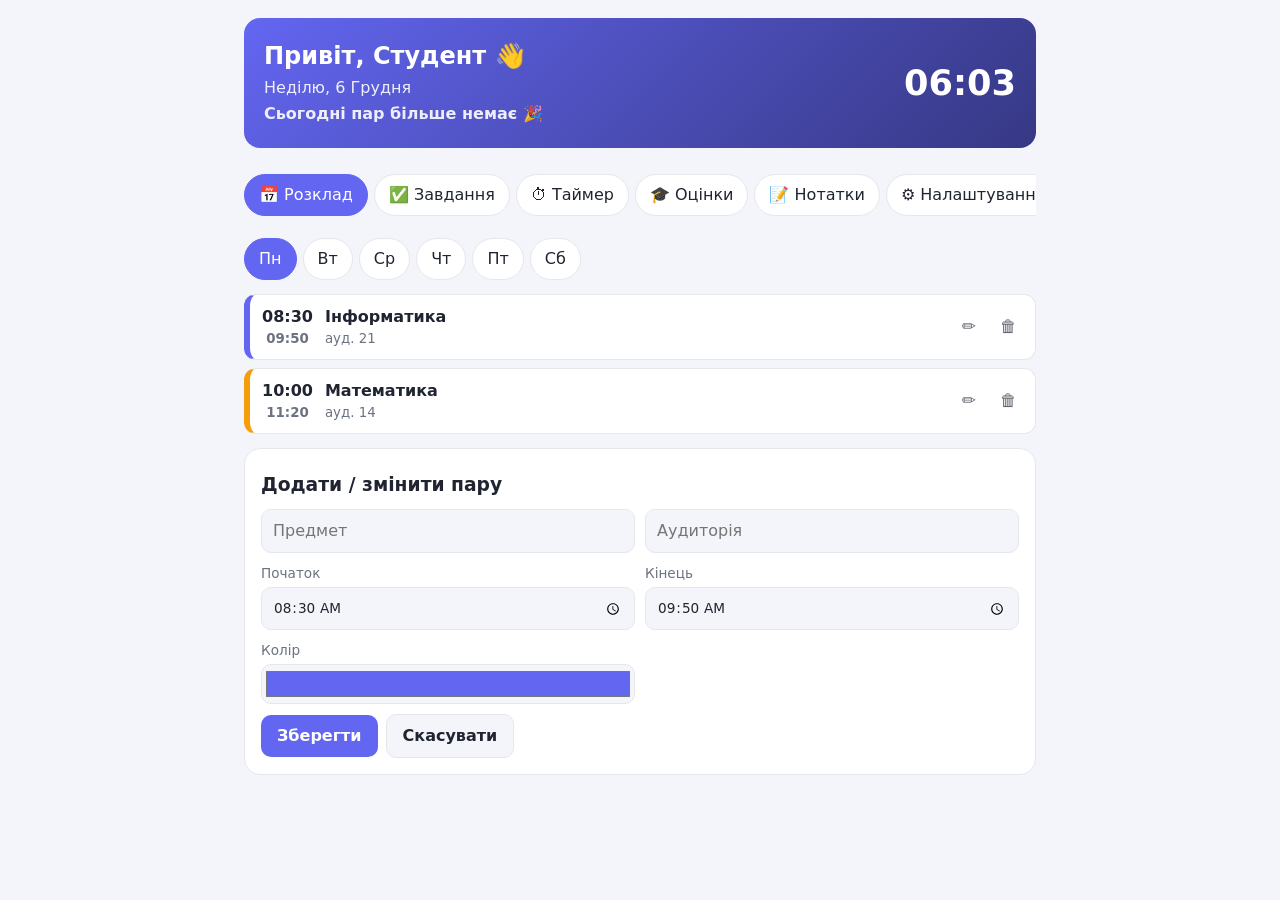
==== index.html @ 6d0cc99f "Add files via upload" ====
<!DOCTYPE html>
<html lang="uk">
<head>
<meta charset="UTF-8">
<meta name="viewport" content="width=device-width, initial-scale=1">
<title>Student Hub</title>
<link rel="stylesheet" href="style.css">
</head>
<body>
<header>
  <div><h1 id="hello"></h1><p id="date"></p><p id="next"></p></div>
  <div id="clock"></div>
</header>
<nav id="tabs">
  <button data-tab="schedule" class="on">📅 Розклад</button>
  <button data-tab="tasks">✅ Завдання</button>
  <button data-tab="pomo">⏱ Таймер</button>
  <button data-tab="grades">🎓 Оцінки</button>
  <button data-tab="notes">📝 Нотатки</button>
  <button data-tab="set">⚙️ Налаштування</button>
</nav>
<main>
<section id="schedule" class="tab">
  <div id="days"></div>
  <ul id="lessons" class="list"></ul>
  <form id="lf" class="card grid">
    <h3>Додати / змінити пару</h3>
    <input type="hidden" name="lid">
    <input name="subj" placeholder="Предмет" required>
    <input name="room" placeholder="Аудиторія">
    <label>Початок <input type="time" name="s" value="08:30" required></label>
    <label>Кінець <input type="time" name="e" value="09:50" required></label>
    <label>Колір <input type="color" name="color" value="#6366f1"></label>
    <div class="row"><button class="pri">Зберегти</button><button type="reset" class="ghost">Скасувати</button></div>
  </form>
</section>

<section id="tasks" class="tab" hidden>
  <form id="tf" class="card row">
    <input name="t" placeholder="Нове завдання…" required>
    <input type="date" name="d">
    <select name="p"><option value="1">Звичайне</option><option value="2">Важливе</option><option value="3">Термінове</option></select>
    <button class="pri">Додати</button>
  </form>
  <div class="row between"><div id="flt"><button data-f="all">Усі</button><button data-f="active">Активні</button><button data-f="done">Виконані</button></div><span id="tc"></span></div>
  <div class="bar"><i id="tp"></i></div>
  <ul id="tl" class="list"></ul>
</section>

<section id="pomo" class="tab" hidden>
  <div class="card center">
    <p id="pm"></p><div id="pt">25:00</div>
    <div class="bar"><i id="pb"></i></div>
    <div class="row"><button id="ps" class="pri">Старт</button><button id="pr" class="ghost">Скинути</button></div>
    <p class="mut">Техніка Pomodoro: фокус на роботі, потім коротка перерва.</p>
  </div>
</section>

<section id="grades" class="tab" hidden>
  <form id="gf" class="card row">
    <input name="subj" list="subs" placeholder="Предмет" required><datalist id="subs"></datalist>
    <input type="number" name="g" min="1" max="12" placeholder="Оцінка 1–12" required>
    <button class="pri">Додати</button>
  </form>
  <div class="card center">Середній бал: <b id="avg" class="big">—</b></div>
  <table class="card"><tbody id="gl"></tbody></table>
  <p class="mut">Натисніть на оцінку, щоб видалити її.</p>
</section>

<section id="notes" class="tab" hidden>
  <button id="nadd" class="pri">+ Нова нотатка</button>
  <div id="nl"></div>
</section>

<section id="set" class="tab" hidden>
  <div class="card grid">
    <h3>Вигляд</h3>
    <label>Ваше ім’я <input id="name"></label>
    <label>Тема
      <select id="theme"><option value="auto">Авто</option><option value="light">Світла</option><option value="dark">Темна</option></select>
    </label>
    <label>Акцентний колір <input type="color" id="accent"></label>
    <div id="sw"></div>
    <h3>Таймер (хвилини)</h3>
    <label>Робота <input type="number" id="pw" min="1" max="120"></label>
    <label>Перерва <input type="number" id="pbk" min="1" max="60"></label>
    <h3>Дані</h3>
    <div class="row">
      <button id="ex" class="ghost">⬇ Експорт</button>
      <label class="ghost btn">⬆ Імпорт<input type="file" id="im" accept=".json" hidden></label>
      <button id="rs" class="ghost danger">Скинути все</button>
    </div>
    <p class="mut">Усі дані зберігаються у вашому браузері (localStorage).</p>
  </div>
</section>
</main>
<script src="script.js"></script>
</body>
</html>
---- style.css ----
:root{--accent:#6366f1;--bg:#f4f5fb;--card:#fff;--tx:#1f2430;--mut:#6b7280;--bd:#e5e7eb;--r:16px}
:root[data-theme=dark]{--bg:#0f1220;--card:#181c2e;--tx:#e8eaf3;--mut:#9aa1b5;--bd:#2a2f45}
@media(prefers-color-scheme:dark){:root[data-theme=auto]{--bg:#0f1220;--card:#181c2e;--tx:#e8eaf3;--mut:#9aa1b5;--bd:#2a2f45}}
*{box-sizing:border-box}
body{margin:0;font:16px/1.5 system-ui,-apple-system,Segoe UI,Roboto,sans-serif;background:var(--bg);color:var(--tx);max-width:820px;margin:auto;padding:0 14px 40px}
header{display:flex;justify-content:space-between;align-items:center;gap:12px;margin:18px 0;padding:20px;border-radius:var(--r);color:#fff;background:linear-gradient(135deg,var(--accent),color-mix(in srgb,var(--accent) 55%,#000))}
h1{margin:0;font-size:1.5rem}header p{margin:2px 0;opacity:.9;text-transform:capitalize}#next{text-transform:none;font-weight:600}
#clock{font-size:2.2rem;font-weight:700}
#tabs,#days,#flt{display:flex;gap:6px;overflow-x:auto;margin-bottom:14px}
#tabs{position:sticky;top:0;z-index:5;background:var(--bg);padding:8px 0}
button,input,select,textarea{font:inherit;color:var(--tx)}
#tabs button,#days button,#flt button{white-space:nowrap;border:1px solid var(--bd);background:var(--card);padding:8px 14px;border-radius:99px;cursor:pointer}
#tabs button.on,#days button.on,#flt button.on{background:var(--accent);border-color:var(--accent);color:#fff}
.card{background:var(--card);border:1px solid var(--bd);border-radius:var(--r);padding:16px;margin-bottom:14px}
.grid{display:grid;grid-template-columns:1fr 1fr;gap:10px}.grid h3,.grid .row,.grid #sw{grid-column:1/-1}
h3{margin:6px 0 0}
label{display:flex;flex-direction:column;gap:4px;font-size:.85rem;color:var(--mut)}
input,select,textarea{padding:9px 11px;border:1px solid var(--bd);border-radius:10px;background:var(--bg);width:100%}
input[type=color]{padding:2px;height:40px}input[type=checkbox]{width:20px;height:20px;accent-color:var(--accent)}
.row{display:flex;gap:8px;flex-wrap:wrap;align-items:center}.row input,.row select{flex:1;min-width:120px;width:auto}.between{justify-content:space-between;margin-bottom:8px}
.pri,.ghost{border:0;border-radius:10px;padding:9px 16px;cursor:pointer;font-weight:600}
.pri{background:var(--accent);color:#fff}.ghost{background:var(--bg);border:1px solid var(--bd)}.btn{flex-direction:row;color:var(--tx);font-size:1rem}.danger{color:#ef4444}
.list{list-style:none;padding:0;margin:0 0 14px;display:grid;gap:8px}
.list li{display:flex;align-items:center;gap:12px;background:var(--card);border:1px solid var(--bd);border-radius:12px;padding:10px 12px}
.list li button,.note button,.x{border:0;background:none;cursor:pointer;font-size:1.05rem;opacity:.7}
#lessons li{border-left:6px solid var(--c)}#lessons li.now{box-shadow:0 0 0 2px var(--c)}
#lessons b{min-width:48px;text-align:center}#lessons div,#tl span{flex:1}small{display:block;color:var(--mut)}.late{color:#ef4444}
#tl li.done span{text-decoration:line-through;opacity:.5}#tl .p2{border-left:5px solid #f59e0b}#tl .p3{border-left:5px solid #ef4444}
.bar{height:8px;background:var(--bd);border-radius:9px;overflow:hidden;margin-bottom:12px}.bar i{display:block;height:100%;width:0;background:var(--accent);transition:width .4s}
.center{text-align:center}.big{font-size:2rem;color:var(--accent)}#pt{font-size:4.5rem;font-weight:800;font-variant-numeric:tabular-nums}.center .row{justify-content:center}
.mut,.empty{color:var(--mut);font-size:.9rem}table{width:100%;border-collapse:collapse}td{padding:8px 4px;border-bottom:1px solid var(--bd)}
.chip{display:inline-block;margin:2px;padding:2px 9px;border-radius:99px;background:color-mix(in srgb,var(--accent) 15%,transparent);color:var(--accent);font-weight:700;cursor:pointer}
.note{position:relative;margin-top:12px}.note textarea{min-height:110px;resize:vertical}.note button{position:absolute;right:8px;top:6px}
#sw{display:flex;gap:8px}#sw button{width:30px;height:30px;border-radius:50%;border:2px solid var(--bd);cursor:pointer}
@media(max-width:560px){.grid{grid-template-columns:1fr}#clock{font-size:1.6rem}#pt{font-size:3.5rem}}
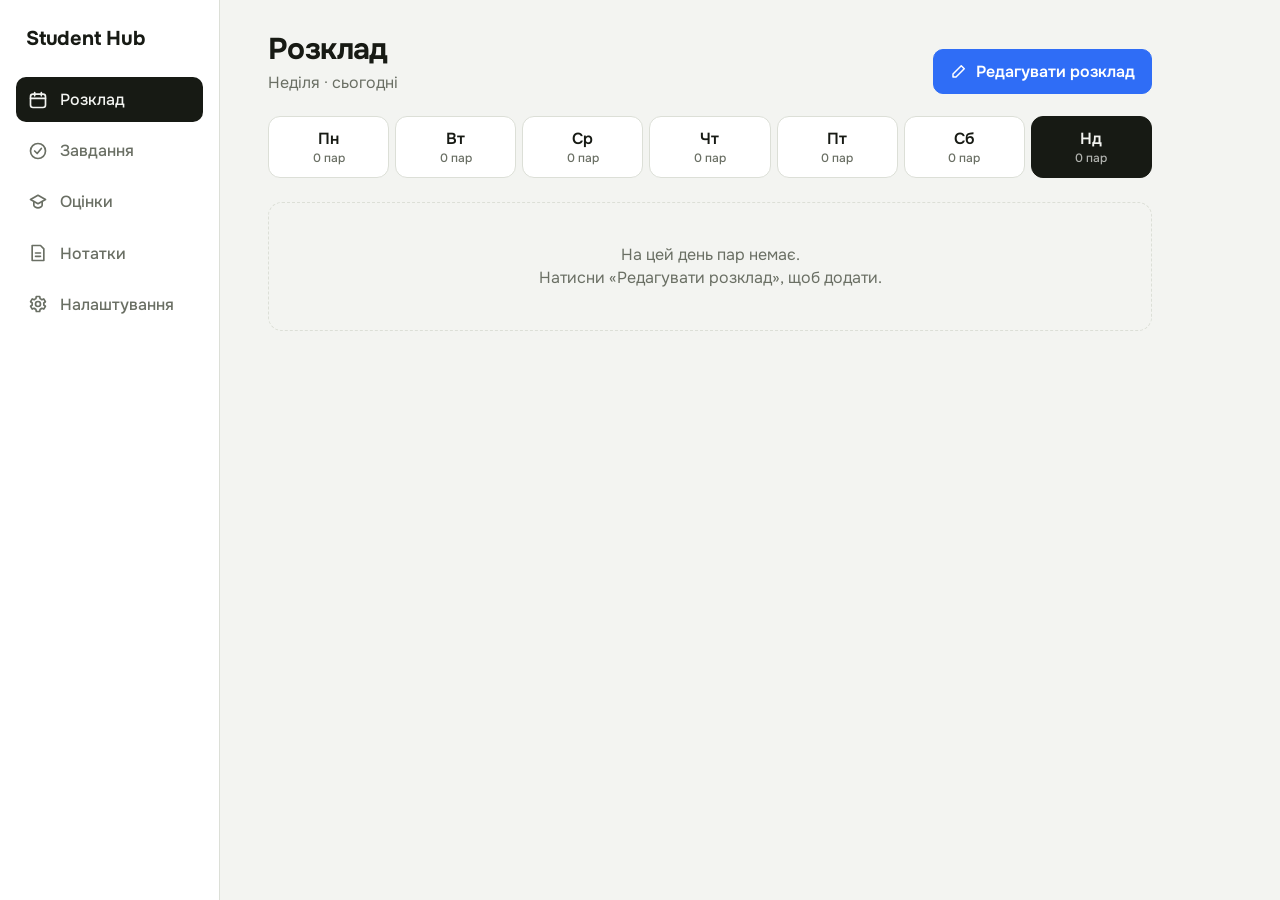
==== commit 152b52e9: "Rename index (1).html to index.html" ====
--- a/index.html
+++ b/index.html
@@ -1,99 +1,459 @@
 <!DOCTYPE html>
 <html lang="uk">
 <head>
-<meta charset="UTF-8">
-<meta name="viewport" content="width=device-width, initial-scale=1">
+<meta charset="utf-8">
+<meta name="viewport" content="width=device-width, initial-scale=1, viewport-fit=cover">
 <title>Student Hub</title>
-<link rel="stylesheet" href="style.css">
+<link rel="preconnect" href="https://fonts.googleapis.com">
+<link rel="preconnect" href="https://fonts.gstatic.com" crossorigin>
+<link href="https://fonts.googleapis.com/css2?family=Onest:wght@400;500;600;700&display=swap" rel="stylesheet">
+<style>
+:root{
+  --bg:#f3f4f1; --surface:#ffffff; --surface-2:#eceee9; --ink:#171a14; --muted:#6a6f64;
+  --line:#dcdfd7; --accent:#2f6df6; --accent-ink:#ffffff; --danger:#d23b3b; --ok:#2e9d62;
+  --radius:14px; color-scheme:light;
+}
+:root[data-theme="dark"]{
+  --bg:#12130f; --surface:#1b1d17; --surface-2:#24271f; --ink:#eef0e8; --muted:#9aa093;
+  --line:#2f3329; --danger:#ff6b6b; --ok:#5fd394; color-scheme:dark;
+}
+*{box-sizing:border-box}
+html,body{margin:0;height:100%}
+body{font-family:"Onest",system-ui,-apple-system,"Segoe UI",sans-serif;background:var(--bg);color:var(--ink);font-size:16px;line-height:1.45}
+button,input,select,textarea{font:inherit;color:inherit}
+button{cursor:pointer}
+:focus-visible{outline:2px solid var(--accent);outline-offset:2px}
+
+.app{display:grid;grid-template-columns:220px 1fr;min-height:100%}
+.side{position:sticky;top:0;height:100vh;padding:24px 16px;border-right:1px solid var(--line);display:flex;flex-direction:column;gap:6px;background:var(--surface)}
+.brand{font-weight:700;font-size:20px;letter-spacing:-.01em;padding:0 10px 18px}
+.nav-btn{display:flex;align-items:center;gap:12px;width:100%;text-align:left;padding:11px 12px;border:0;border-radius:10px;background:none;color:var(--muted);font-weight:500}
+.nav-btn svg{width:20px;height:20px;flex:none}
+.nav-btn:hover{background:var(--surface-2);color:var(--ink)}
+.nav-btn[aria-current="page"]{background:var(--ink);color:var(--bg)}
+.side .who{margin-top:auto;padding:12px;color:var(--muted);font-size:14px}
+
+main{padding:32px clamp(16px,4vw,48px) 48px;max-width:980px;width:100%}
+.page-head{display:flex;justify-content:space-between;align-items:flex-end;gap:16px;flex-wrap:wrap;margin-bottom:22px}
+h1{font-size:30px;line-height:1.15;margin:0;letter-spacing:-.02em}
+.sub{color:var(--muted);margin:4px 0 0}
+.btn{display:inline-flex;align-items:center;gap:8px;padding:10px 16px;border-radius:10px;border:1px solid var(--line);background:var(--surface);font-weight:600}
+.btn:hover{border-color:var(--ink)}
+.btn.primary{background:var(--accent);border-color:var(--accent);color:var(--accent-ink)}
+.btn.primary:hover{filter:brightness(1.08)}
+.btn.danger{color:var(--danger)}
+.btn.small{padding:6px 10px;font-size:14px}
+.btn svg{width:18px;height:18px}
+
+/* schedule */
+.days{display:flex;gap:6px;overflow-x:auto;padding-bottom:4px;margin-bottom:20px}
+.day{flex:1 0 auto;min-width:64px;padding:10px 12px;border:1px solid var(--line);border-radius:12px;background:var(--surface);text-align:center;font-weight:600}
+.day small{display:block;color:var(--muted);font-weight:500;font-size:12px}
+.day[aria-selected="true"]{background:var(--ink);border-color:var(--ink);color:var(--bg)}
+.day[aria-selected="true"] small{color:inherit;opacity:.7}
+.day.today:not([aria-selected="true"]){border-color:var(--accent)}
+.lessons{display:flex;flex-direction:column;gap:10px}
+.lesson{display:grid;grid-template-columns:76px 1fr;gap:14px;align-items:stretch}
+.lesson .t{padding-top:14px;text-align:right;font-variant-numeric:tabular-nums;font-weight:600}
+.lesson .t span{display:block;color:var(--muted);font-weight:400;font-size:14px}
+.lesson .card{background:var(--surface);border:1px solid var(--line);border-left:6px solid var(--c);border-radius:var(--radius);padding:14px 16px}
+.lesson.now .card{box-shadow:0 0 0 2px var(--c)}
+.lesson .name{font-weight:600;font-size:18px}
+.lesson .meta{color:var(--muted);font-size:14px;margin-top:2px}
+.badge{display:inline-block;margin-left:8px;padding:2px 8px;border-radius:99px;background:var(--c);color:#fff;font-size:12px;font-weight:600;vertical-align:2px}
+.empty{padding:40px 16px;text-align:center;color:var(--muted);border:1px dashed var(--line);border-radius:var(--radius)}
+
+/* lists */
+.panel{background:var(--surface);border:1px solid var(--line);border-radius:var(--radius);padding:16px}
+.row-form{display:flex;gap:8px;flex-wrap:wrap;margin-bottom:16px}
+.field{display:flex;flex-direction:column;gap:6px;min-width:0}
+.field>span{font-size:13px;color:var(--muted);font-weight:500}
+input[type=text],input[type=time],input[type=date],input[type=number],select,textarea{width:100%;padding:10px 12px;border-radius:10px;border:1px solid var(--line);background:var(--bg)}
+input[type=color]{width:100%;height:42px;padding:3px;border-radius:10px;border:1px solid var(--line);background:var(--bg)}
+.grow{flex:1 1 200px}
+.item{display:flex;align-items:center;gap:12px;padding:12px 4px;border-top:1px solid var(--line)}
+.item:first-child{border-top:0}
+.item .body{flex:1;min-width:0}
+.item .title{font-weight:500;overflow-wrap:anywhere}
+.item .note{font-size:13px;color:var(--muted)}
+.item.done .title{text-decoration:line-through;color:var(--muted)}
+.item.late .note{color:var(--danger)}
+.chk{width:22px;height:22px;accent-color:var(--ok);flex:none}
+.icon-btn{border:0;background:none;color:var(--muted);padding:6px;border-radius:8px;display:inline-flex}
+.icon-btn:hover{background:var(--surface-2);color:var(--ink)}
+.icon-btn.del:hover{color:var(--danger)}
+.icon-btn svg{width:18px;height:18px}
+
+.stats{display:grid;grid-template-columns:repeat(auto-fit,minmax(150px,1fr));gap:10px;margin-bottom:16px}
+.stat{background:var(--surface);border:1px solid var(--line);border-radius:var(--radius);padding:14px 16px}
+.stat b{display:block;font-size:28px;letter-spacing:-.02em}
+.stat span{color:var(--muted);font-size:14px}
+.grade{min-width:44px;text-align:center;padding:4px 10px;border-radius:8px;background:var(--surface-2);font-weight:700;font-variant-numeric:tabular-nums}
+
+.notes{display:grid;grid-template-columns:repeat(auto-fill,minmax(250px,1fr));gap:12px}
+.note-card{background:var(--surface);border:1px solid var(--line);border-radius:var(--radius);padding:14px 16px;display:flex;flex-direction:column;gap:6px;cursor:pointer;text-align:left}
+.note-card:hover{border-color:var(--ink)}
+.note-card h3{margin:0;font-size:17px}
+.note-card p{margin:0;color:var(--muted);font-size:14px;display:-webkit-box;-webkit-line-clamp:4;-webkit-box-orient:vertical;overflow:hidden;white-space:pre-wrap}
+
+/* modal */
+dialog{border:0;padding:0;border-radius:18px;background:var(--surface);color:var(--ink);width:min(560px,calc(100% - 24px));max-height:calc(100% - 24px);box-shadow:0 24px 80px rgba(0,0,0,.35)}
+dialog::backdrop{background:rgba(10,12,8,.55);backdrop-filter:blur(3px)}
+dialog[open]{animation:pop .18s ease-out}
+@keyframes pop{from{opacity:0;transform:translateY(10px) scale(.98)}}
+.m-head{display:flex;justify-content:space-between;align-items:center;padding:18px 20px 8px}
+.m-head h2{margin:0;font-size:20px}
+.m-body{padding:8px 20px 20px;display:flex;flex-direction:column;gap:14px}
+.grid2{display:grid;grid-template-columns:1fr 1fr;gap:10px}
+.chips{display:flex;gap:6px;flex-wrap:wrap}
+.chip input{position:absolute;opacity:0;pointer-events:none}
+.chip span{display:inline-block;padding:7px 12px;border:1px solid var(--line);border-radius:99px;font-weight:600;font-size:14px;cursor:pointer}
+.chip input:checked+span{background:var(--ink);color:var(--bg);border-color:var(--ink)}
+.chip input:focus-visible+span{outline:2px solid var(--accent);outline-offset:2px}
+.actions{display:flex;gap:8px}
+.mini-list{border-top:1px solid var(--line);padding-top:12px}
+.mini-list h3{margin:0 0 4px;font-size:15px;color:var(--muted);font-weight:600}
+.dot{width:12px;height:12px;border-radius:50%;background:var(--c);flex:none}
+.toast{position:fixed;left:50%;bottom:24px;transform:translateX(-50%);background:var(--ink);color:var(--bg);padding:10px 16px;border-radius:10px;font-weight:500;opacity:0;pointer-events:none;transition:opacity .2s;z-index:50}
+.toast.show{opacity:1}
+
+@media (max-width:760px){
+  .app{grid-template-columns:1fr;padding-bottom:70px}
+  .side{position:fixed;inset:auto 0 0 0;height:auto;flex-direction:row;padding:6px 6px calc(6px + env(safe-area-inset-bottom));border-right:0;border-top:1px solid var(--line);z-index:20;gap:2px}
+  .brand,.side .who{display:none}
+  .nav-btn{flex-direction:column;gap:2px;padding:6px 2px;font-size:11px;justify-content:center;align-items:center;text-align:center}
+  .nav-btn[aria-current="page"]{background:var(--surface-2);color:var(--ink)}
+  main{padding-top:max(20px,env(safe-area-inset-top))}
+  h1{font-size:25px}
+  .lesson{grid-template-columns:58px 1fr;gap:10px}
+}
+@media (prefers-reduced-motion:reduce){dialog[open]{animation:none}.toast{transition:none}}
+</style>
 </head>
 <body>
-<header>
-  <div><h1 id="hello"></h1><p id="date"></p><p id="next"></p></div>
-  <div id="clock"></div>
-</header>
-<nav id="tabs">
-  <button data-tab="schedule" class="on">📅 Розклад</button>
-  <button data-tab="tasks">✅ Завдання</button>
-  <button data-tab="pomo">⏱ Таймер</button>
-  <button data-tab="grades">🎓 Оцінки</button>
-  <button data-tab="notes">📝 Нотатки</button>
-  <button data-tab="set">⚙️ Налаштування</button>
-</nav>
-<main>
-<section id="schedule" class="tab">
-  <div id="days"></div>
-  <ul id="lessons" class="list"></ul>
-  <form id="lf" class="card grid">
-    <h3>Додати / змінити пару</h3>
-    <input type="hidden" name="lid">
-    <input name="subj" placeholder="Предмет" required>
-    <input name="room" placeholder="Аудиторія">
-    <label>Початок <input type="time" name="s" value="08:30" required></label>
-    <label>Кінець <input type="time" name="e" value="09:50" required></label>
-    <label>Колір <input type="color" name="color" value="#6366f1"></label>
-    <div class="row"><button class="pri">Зберегти</button><button type="reset" class="ghost">Скасувати</button></div>
-  </form>
-</section>
-
-<section id="tasks" class="tab" hidden>
-  <form id="tf" class="card row">
-    <input name="t" placeholder="Нове завдання…" required>
-    <input type="date" name="d">
-    <select name="p"><option value="1">Звичайне</option><option value="2">Важливе</option><option value="3">Термінове</option></select>
-    <button class="pri">Додати</button>
-  </form>
-  <div class="row between"><div id="flt"><button data-f="all">Усі</button><button data-f="active">Активні</button><button data-f="done">Виконані</button></div><span id="tc"></span></div>
-  <div class="bar"><i id="tp"></i></div>
-  <ul id="tl" class="list"></ul>
-</section>
-
-<section id="pomo" class="tab" hidden>
-  <div class="card center">
-    <p id="pm"></p><div id="pt">25:00</div>
-    <div class="bar"><i id="pb"></i></div>
-    <div class="row"><button id="ps" class="pri">Старт</button><button id="pr" class="ghost">Скинути</button></div>
-    <p class="mut">Техніка Pomodoro: фокус на роботі, потім коротка перерва.</p>
+<div class="app">
+  <nav class="side" aria-label="Розділи">
+    <div class="brand">Student Hub</div>
+    <button class="nav-btn" data-page="schedule"><svg viewBox="0 0 24 24" fill="none" stroke="currentColor" stroke-width="2" stroke-linecap="round" stroke-linejoin="round"><rect x="3" y="5" width="18" height="16" rx="3"/><path d="M8 3v4M16 3v4M3 10h18"/></svg>Розклад</button>
+    <button class="nav-btn" data-page="tasks"><svg viewBox="0 0 24 24" fill="none" stroke="currentColor" stroke-width="2" stroke-linecap="round" stroke-linejoin="round"><circle cx="12" cy="12" r="9"/><path d="m8 12 3 3 5-6"/></svg>Завдання</button>
+    <button class="nav-btn" data-page="grades"><svg viewBox="0 0 24 24" fill="none" stroke="currentColor" stroke-width="2" stroke-linecap="round" stroke-linejoin="round"><path d="M3 9l9-5 9 5-9 5-9-5z"/><path d="M7 11.5V16c0 1.5 2.5 3 5 3s5-1.500 5-3v-4.500"/></svg>Оцінки</button>
+    <button class="nav-btn" data-page="notes"><svg viewBox="0 0 24 24" fill="none" stroke="currentColor" stroke-width="2" stroke-linecap="round" stroke-linejoin="round"><path d="M5 3h10l4 4v14H5z"/><path d="M9 12h6M9 16h6"/></svg>Нотатки</button>
+    <button class="nav-btn" data-page="settings"><svg viewBox="0 0 24 24" fill="none" stroke="currentColor" stroke-width="2" stroke-linecap="round" stroke-linejoin="round"><circle cx="12" cy="12" r="3"/><path d="M19 12a7 7 0 0 0-.1-1.200l2-1.500-2-3.400-2.300 1a7 7 0 0 0-2-1.200L14 3h-4l-.6 2.700a7 7 0 0 0-2 1.200l-2.300-1-2 3.400 2 1.500A7 7 0 0 0 5 12c0 .4 0 .8.100 1.200l-2 1.500 2 3.400 2.300-1a7 7 0 0 0 2 1.200L10 21h4l.6-2.700a7 7 0 0 0 2-1.200l2.300 1 2-3.400-2-1.500c.1-.4.100-.8.100-1.200z"/></svg>Налаштування</button>
+    <div class="who" id="who"></div>
+  </nav>
+  <main id="view"></main>
+</div>
+
+<dialog id="lessonDialog" aria-labelledby="lessonTitle">
+  <div class="m-head">
+    <h2 id="lessonTitle">Редагування розкладу</h2>
+    <button class="icon-btn" id="closeLesson" aria-label="Закрити"><svg viewBox="0 0 24 24" fill="none" stroke="currentColor" stroke-width="2" stroke-linecap="round"><path d="M6 6l12 12M18 6 6 18"/></svg></button>
   </div>
-</section>
-
-<section id="grades" class="tab" hidden>
-  <form id="gf" class="card row">
-    <input name="subj" list="subs" placeholder="Предмет" required><datalist id="subs"></datalist>
-    <input type="number" name="g" min="1" max="12" placeholder="Оцінка 1–12" required>
-    <button class="pri">Додати</button>
-  </form>
-  <div class="card center">Середній бал: <b id="avg" class="big">—</b></div>
-  <table class="card"><tbody id="gl"></tbody></table>
-  <p class="mut">Натисніть на оцінку, щоб видалити її.</p>
-</section>
-
-<section id="notes" class="tab" hidden>
-  <button id="nadd" class="pri">+ Нова нотатка</button>
-  <div id="nl"></div>
-</section>
-
-<section id="set" class="tab" hidden>
-  <div class="card grid">
-    <h3>Вигляд</h3>
-    <label>Ваше ім’я <input id="name"></label>
-    <label>Тема
-      <select id="theme"><option value="auto">Авто</option><option value="light">Світла</option><option value="dark">Темна</option></select>
-    </label>
-    <label>Акцентний колір <input type="color" id="accent"></label>
-    <div id="sw"></div>
-    <h3>Таймер (хвилини)</h3>
-    <label>Робота <input type="number" id="pw" min="1" max="120"></label>
-    <label>Перерва <input type="number" id="pbk" min="1" max="60"></label>
-    <h3>Дані</h3>
-    <div class="row">
-      <button id="ex" class="ghost">⬇ Експорт</button>
-      <label class="ghost btn">⬆ Імпорт<input type="file" id="im" accept=".json" hidden></label>
-      <button id="rs" class="ghost danger">Скинути все</button>
+  <div class="m-body">
+    <div id="formTitle" style="font-weight:600">Нова пара</div>
+    <div class="grid2">
+      <label class="field"><span>Предмет</span><input type="text" id="fSubject" autocomplete="off"></label>
+      <label class="field"><span>Аудиторія</span><input type="text" id="fRoom" autocomplete="off"></label>
+      <label class="field"><span>Початок</span><input type="time" id="fStart" value="08:30"></label>
+      <label class="field"><span>Кінець</span><input type="time" id="fEnd" value="09:50"></label>
     </div>
-    <p class="mut">Усі дані зберігаються у вашому браузері (localStorage).</p>
+    <div class="field"><span>Дні</span><div class="chips" id="fDays"></div></div>
+    <label class="field" style="max-width:160px"><span>Колір</span><input type="color" id="fColor" value="#2f6df6"></label>
+    <div class="actions">
+      <button class="btn primary" id="saveLesson">Зберегти</button>
+      <button class="btn" id="cancelEdit">Скасувати</button>
+    </div>
+    <div class="mini-list">
+      <h3 id="listTitle">Пари цього дня</h3>
+      <div id="miniList"></div>
+    </div>
   </div>
-</section>
-</main>
-<script src="script.js"></script>
+</dialog>
+
+<dialog id="noteDialog" aria-labelledby="noteDlgTitle">
+  <div class="m-head">
+    <h2 id="noteDlgTitle">Нотатка</h2>
+    <button class="icon-btn" id="closeNote" aria-label="Закрити"><svg viewBox="0 0 24 24" fill="none" stroke="currentColor" stroke-width="2" stroke-linecap="round"><path d="M6 6l12 12M18 6 6 18"/></svg></button>
+  </div>
+  <div class="m-body">
+    <label class="field"><span>Заголовок</span><input type="text" id="nTitle"></label>
+    <label class="field"><span>Текст</span><textarea id="nText" rows="8"></textarea></label>
+    <div class="actions">
+      <button class="btn primary" id="saveNote">Зберегти</button>
+      <button class="btn danger" id="delNote">Видалити</button>
+    </div>
+  </div>
+</dialog>
+
+<div class="toast" id="toast" role="status"></div>
+
+<script>
+(function(){
+  const KEY = 'studenthub.v2';
+  const DAYS = ['Пн','Вт','Ср','Чт','Пт','Сб','Нд'];
+  const DAYS_FULL = ['Понеділок','Вівторок','Середа','Четвер','Пʼятниця','Субота','Неділя'];
+  const defaults = {lessons:[],tasks:[],grades:[],notes:[],settings:{name:'',theme:'light',accent:'#2f6df6'}};
+
+  let state = load();
+  let page = (function(){ try{ return location.hash.slice(1); }catch(e){ return ''; } })() || 'schedule';
+  if(!['schedule','tasks','grades','notes','settings'].includes(page)) page = 'schedule';
+  const todayIdx = (new Date().getDay() + 6) % 7;
+  let selDay = todayIdx;
+  let editingId = null;
+  let editingNote = null;
+
+  const $ = s => document.querySelector(s);
+  const view = $('#view');
+  const uid = () => Math.random().toString(36).slice(2,9) + Date.now().toString(36).slice(-3);
+  const esc = s => String(s ?? '').replace(/[&<>"']/g, c => ({'&':'&amp;','<':'&lt;','>':'&gt;','"':'&quot;',"'":'&#39;'}[c]));
+
+  function load(){
+    try{
+      const s = JSON.parse(localStorage.getItem(KEY));
+      if(s) return {...defaults, ...s, settings:{...defaults.settings, ...(s.settings||{})}};
+    }catch(e){}
+    return structuredClone(defaults);
+  }
+  function save(){ try{ localStorage.setItem(KEY, JSON.stringify(state)); }catch(e){ toast('Не вдалося зберегти дані'); } }
+  function toast(msg){ const t=$('#toast'); t.textContent=msg; t.classList.add('show'); clearTimeout(toast.t); toast.t=setTimeout(()=>t.classList.remove('show'),1800); }
+
+  function applyTheme(){
+    const r = document.documentElement;
+    r.dataset.theme = state.settings.theme;
+    r.style.setProperty('--accent', state.settings.accent);
+    $('#who').textContent = state.settings.name ? 'Привіт, ' + state.settings.name : '';
+  }
+
+  const icoEdit = '<svg viewBox="0 0 24 24" fill="none" stroke="currentColor" stroke-width="2" stroke-linecap="round" stroke-linejoin="round"><path d="M4 20h4L19 9l-4-4L4 16z"/></svg>';
+  const icoDel = '<svg viewBox="0 0 24 24" fill="none" stroke="currentColor" stroke-width="2" stroke-linecap="round" stroke-linejoin="round"><path d="M4 7h16M10 11v6M14 11v6M6 7l1 13h10l1-13M9 7V4h6v3"/></svg>';
+  const icoPlus = '<svg viewBox="0 0 24 24" fill="none" stroke="currentColor" stroke-width="2" stroke-linecap="round"><path d="M12 5v14M5 12h14"/></svg>';
+
+  /* ---------- routing ---------- */
+  function go(p){ page = p; try{ history.replaceState(null,'','#'+p); }catch(e){} render(); }
+  document.querySelectorAll('.nav-btn').forEach(b => b.addEventListener('click', () => go(b.dataset.page)));
+
+  function render(){
+    document.querySelectorAll('.nav-btn').forEach(b => b.toggleAttribute('aria-current', b.dataset.page === page) || b.removeAttribute('aria-current'));
+    document.querySelectorAll('.nav-btn').forEach(b => { if(b.dataset.page===page) b.setAttribute('aria-current','page'); });
+    ({schedule:rSchedule,tasks:rTasks,grades:rGrades,notes:rNotes,settings:rSettings}[page] || rSchedule)();
+  }
+
+  /* ---------- schedule ---------- */
+  const toMin = t => { const [h,m] = t.split(':').map(Number); return h*60+m; };
+  const dayLessons = d => state.lessons.filter(l => l.days.includes(d)).sort((a,b)=>toMin(a.start)-toMin(b.start));
+
+  function rSchedule(){
+    const list = dayLessons(selDay);
+    const now = new Date(); const nowMin = now.getHours()*60+now.getMinutes();
+    view.innerHTML = `
+      <div class="page-head">
+        <div><h1>Розклад</h1><p class="sub">${DAYS_FULL[selDay]}${selDay===todayIdx?' · сьогодні':''}</p></div>
+        <button class="btn primary" id="editSchedule">${icoEdit}Редагувати розклад</button>
+      </div>
+      <div class="days" role="tablist">
+        ${DAYS.map((d,i)=>`<button class="day ${i===todayIdx?'today':''}" role="tab" aria-selected="${i===selDay}" data-d="${i}">${d}<small>${dayLessons(i).length} пар</small></button>`).join('')}
+      </div>
+      <div class="lessons">
+        ${list.length ? list.map(l=>{
+          const live = selDay===todayIdx && nowMin>=toMin(l.start) && nowMin<toMin(l.end);
+          return `<div class="lesson ${live?'now':''}" style="--c:${esc(l.color)}">
+            <div class="t">${esc(l.start)}<span>${esc(l.end)}</span></div>
+            <div class="card"><div class="name">${esc(l.subject)}${live?'<span class="badge">іде зараз</span>':''}</div>
+            <div class="meta">${l.room?'Ауд. '+esc(l.room):'Аудиторію не вказано'}</div></div>
+          </div>`;}).join('') : `<div class="empty">На цей день пар немає.<br>Натисни «Редагувати розклад», щоб додати.</div>`}
+      </div>`;
+    view.querySelectorAll('.day').forEach(b => b.addEventListener('click', () => { selDay = +b.dataset.d; rSchedule(); }));
+    $('#editSchedule').addEventListener('click', openLessonDialog);
+  }
+
+  /* schedule modal */
+  const ld = $('#lessonDialog');
+  function buildDayChips(selected){
+    $('#fDays').innerHTML = DAYS.map((d,i)=>`<label class="chip"><input type="checkbox" value="${i}" ${selected.includes(i)?'checked':''}><span>${d}</span></label>`).join('');
+  }
+  function resetForm(){
+    editingId = null;
+    $('#formTitle').textContent = 'Нова пара';
+    $('#fSubject').value=''; $('#fRoom').value='';
+    $('#fStart').value='08:30'; $('#fEnd').value='09:50';
+    $('#fColor').value = state.settings.accent;
+    buildDayChips([selDay]);
+  }
+  function renderMini(){
+    const list = dayLessons(selDay);
+    $('#listTitle').textContent = 'Пари: ' + DAYS_FULL[selDay].toLowerCase();
+    $('#miniList').innerHTML = list.length ? list.map(l=>`
+      <div class="item" style="--c:${esc(l.color)}">
+        <span class="dot"></span>
+        <div class="body"><div class="title">${esc(l.subject)}</div><div class="note">${esc(l.start)}–${esc(l.end)}${l.room?' · ауд. '+esc(l.room):''}</div></div>
+        <button class="icon-btn" data-edit="${l.id}" aria-label="Змінити">${icoEdit}</button>
+        <button class="icon-btn del" data-del="${l.id}" aria-label="Видалити">${icoDel}</button>
+      </div>`).join('') : '<div class="note" style="color:var(--muted);padding:8px 0">Поки порожньо.</div>';
+    $('#miniList').querySelectorAll('[data-edit]').forEach(b=>b.addEventListener('click',()=>startEdit(b.dataset.edit)));
+    $('#miniList').querySelectorAll('[data-del]').forEach(b=>b.addEventListener('click',()=>{
+      state.lessons = state.lessons.filter(l=>l.id!==b.dataset.del);
+      if(editingId===b.dataset.del) resetForm();
+      save(); renderMini(); rSchedule(); toast('Пару видалено');
+    }));
+  }
+  function startEdit(id){
+    const l = state.lessons.find(x=>x.id===id); if(!l) return;
+    editingId = id;
+    $('#formTitle').textContent = 'Змінити пару';
+    $('#fSubject').value=l.subject; $('#fRoom').value=l.room;
+    $('#fStart').value=l.start; $('#fEnd').value=l.end; $('#fColor').value=l.color;
+    buildDayChips(l.days);
+    $('#fSubject').focus();
+  }
+  function openLessonDialog(){ resetForm(); renderMini(); ld.showModal(); }
+  $('#closeLesson').addEventListener('click', ()=>ld.close());
+  $('#cancelEdit').addEventListener('click', resetForm);
+  ld.addEventListener('click', e => { if(e.target===ld) ld.close(); });
+  $('#saveLesson').addEventListener('click', () => {
+    const subject = $('#fSubject').value.trim();
+    const days = [...$('#fDays').querySelectorAll('input:checked')].map(i=>+i.value);
+    const start = $('#fStart').value, end = $('#fEnd').value;
+    if(!subject){ toast('Вкажи назву предмета'); $('#fSubject').focus(); return; }
+    if(!days.length){ toast('Обери хоча б один день'); return; }
+    if(!start || !end || toMin(end) <= toMin(start)){ toast('Кінець має бути пізніше за початок'); return; }
+    const data = {subject, room:$('#fRoom').value.trim(), start, end, color:$('#fColor').value, days};
+    if(editingId){ Object.assign(state.lessons.find(l=>l.id===editingId), data); }
+    else state.lessons.push({id:uid(), ...data});
+    save(); toast(editingId ? 'Пару змінено' : 'Пару додано');
+    resetForm(); renderMini(); rSchedule();
+  });
+
+  /* ---------- tasks ---------- */
+  function rTasks(){
+    const open = state.tasks.filter(t=>!t.done).length;
+    const sorted = [...state.tasks].sort((a,b)=> a.done-b.done || (a.due||'9').localeCompare(b.due||'9'));
+    const today = new Date().toISOString().slice(0,10);
+    view.innerHTML = `
+      <div class="page-head"><div><h1>Завдання</h1><p class="sub">${open ? 'Залишилось: '+open : 'Усе зроблено'}</p></div></div>
+      <div class="panel">
+        <form class="row-form" id="taskForm">
+          <input type="text" class="grow" id="tText" placeholder="Що потрібно зробити?" aria-label="Завдання" required>
+          <input type="date" id="tDue" aria-label="Термін" style="width:auto">
+          <button class="btn primary" type="submit">${icoPlus}Додати</button>
+        </form>
+        <div>${sorted.length ? sorted.map(t=>`
+          <div class="item ${t.done?'done':''} ${!t.done&&t.due&&t.due<today?'late':''}">
+            <input type="checkbox" class="chk" data-id="${t.id}" ${t.done?'checked':''} aria-label="Виконано">
+            <div class="body"><div class="title">${esc(t.text)}</div>${t.due?`<div class="note">${!t.done&&t.due<today?'Прострочено · ':'До '}${t.due.split('-').reverse().join('.')}</div>`:''}</div>
+            <button class="icon-btn del" data-del="${t.id}" aria-label="Видалити">${icoDel}</button>
+          </div>`).join('') : '<div class="empty">Завдань поки немає.</div>'}</div>
+      </div>`;
+    $('#taskForm').addEventListener('submit', e => {
+      e.preventDefault();
+      const text = $('#tText').value.trim(); if(!text) return;
+      state.tasks.push({id:uid(), text, due:$('#tDue').value, done:false});
+      save(); rTasks();
+    });
+    view.querySelectorAll('.chk').forEach(c=>c.addEventListener('change',()=>{ state.tasks.find(t=>t.id===c.dataset.id).done = c.checked; save(); rTasks(); }));
+    view.querySelectorAll('[data-del]').forEach(b=>b.addEventListener('click',()=>{ state.tasks = state.tasks.filter(t=>t.id!==b.dataset.del); save(); rTasks(); }));
+  }
+
+  /* ---------- grades ---------- */
+  function rGrades(){
+    const g = state.grades;
+    const avg = a => a.length ? (a.reduce((s,x)=>s+x.value,0)/a.length) : null;
+    const bySubj = {};
+    g.forEach(x => (bySubj[x.subject] ||= []).push(x));
+    const total = avg(g);
+    view.innerHTML = `
+      <div class="page-head"><div><h1>Оцінки</h1><p class="sub">Середній бал по предметах</p></div></div>
+      <div class="stats">
+        <div class="stat"><b>${total===null?'—':total.toFixed(1)}</b><span>Загальний середній</span></div>
+        <div class="stat"><b>${g.length}</b><span>Усього оцінок</span></div>
+        <div class="stat"><b>${Object.keys(bySubj).length}</b><span>Предметів</span></div>
+      </div>
+      <div class="panel">
+        <form class="row-form" id="gForm">
+          <input type="text" class="grow" id="gSubj" list="subjList" placeholder="Предмет" aria-label="Предмет" required>
+          <datalist id="subjList">${[...new Set([...state.lessons.map(l=>l.subject),...Object.keys(bySubj)])].map(s=>`<option value="${esc(s)}">`).join('')}</datalist>
+          <input type="number" id="gVal" min="0" max="100" step="0.5" placeholder="Оцінка" aria-label="Оцінка" style="width:110px" required>
+          <button class="btn primary" type="submit">${icoPlus}Додати</button>
+        </form>
+        ${Object.keys(bySubj).length ? Object.entries(bySubj).map(([s,arr])=>`
+          <div class="item"><div class="body"><div class="title">${esc(s)}</div>
+            <div class="note">${arr.map((x,i)=>`<button class="icon-btn" style="padding:0 4px;font-size:13px" data-del="${x.id}" title="Видалити оцінку">${esc(x.value)}</button>`).join(' ')}</div></div>
+            <span class="grade">${avg(arr).toFixed(1)}</span></div>`).join('') : '<div class="empty">Додай першу оцінку.</div>'}
+      </div>
+      ${g.length?'<p class="sub" style="margin-top:10px;font-size:13px">Щоб видалити оцінку, натисни на неї.</p>':''}`;
+    $('#gForm').addEventListener('submit', e => {
+      e.preventDefault();
+      const subject = $('#gSubj').value.trim(), value = parseFloat($('#gVal').value);
+      if(!subject || isNaN(value)) return;
+      state.grades.push({id:uid(), subject, value}); save(); rGrades();
+    });
+    view.querySelectorAll('[data-del]').forEach(b=>b.addEventListener('click',()=>{ state.grades = state.grades.filter(x=>x.id!==b.dataset.del); save(); rGrades(); }));
+  }
+
+  /* ---------- notes ---------- */
+  const nd = $('#noteDialog');
+  function rNotes(){
+    view.innerHTML = `
+      <div class="page-head"><div><h1>Нотатки</h1><p class="sub">${state.notes.length} шт.</p></div>
+        <button class="btn primary" id="newNote">${icoPlus}Нова нотатка</button></div>
+      ${state.notes.length ? `<div class="notes">${state.notes.map(n=>`<button class="note-card" data-id="${n.id}"><h3>${esc(n.title||'Без назви')}</h3><p>${esc(n.text)}</p></button>`).join('')}</div>` : '<div class="empty">Нотаток поки немає.</div>'}`;
+    $('#newNote').addEventListener('click', () => openNote(null));
+    view.querySelectorAll('.note-card').forEach(c=>c.addEventListener('click',()=>openNote(c.dataset.id)));
+  }
+  function openNote(id){
+    editingNote = id;
+    const n = state.notes.find(x=>x.id===id);
+    $('#nTitle').value = n?n.title:''; $('#nText').value = n?n.text:'';
+    $('#delNote').style.display = n ? '' : 'none';
+    nd.showModal(); $('#nTitle').focus();
+  }
+  $('#closeNote').addEventListener('click',()=>nd.close());
+  nd.addEventListener('click', e => { if(e.target===nd) nd.close(); });
+  $('#saveNote').addEventListener('click', () => {
+    const title = $('#nTitle').value.trim(), text = $('#nText').value;
+    if(!title && !text.trim()){ nd.close(); return; }
+    if(editingNote) Object.assign(state.notes.find(n=>n.id===editingNote), {title,text});
+    else state.notes.unshift({id:uid(), title, text});
+    save(); nd.close(); rNotes();
+  });
+  $('#delNote').addEventListener('click', () => { state.notes = state.notes.filter(n=>n.id!==editingNote); save(); nd.close(); rNotes(); });
+
+  /* ---------- settings ---------- */
+  function rSettings(){
+    const s = state.settings;
+    view.innerHTML = `
+      <div class="page-head"><div><h1>Налаштування</h1></div></div>
+      <div class="panel" style="display:flex;flex-direction:column;gap:16px;max-width:520px">
+        <label class="field"><span>Імʼя</span><input type="text" id="sName" value="${esc(s.name)}" placeholder="Як до тебе звертатись?"></label>
+        <label class="field"><span>Тема</span>
+          <select id="sTheme"><option value="light" ${s.theme==='light'?'selected':''}>Світла</option><option value="dark" ${s.theme==='dark'?'selected':''}>Темна</option></select></label>
+        <label class="field" style="max-width:160px"><span>Акцентний колір</span><input type="color" id="sAccent" value="${esc(s.accent)}"></label>
+        <div class="actions" style="flex-wrap:wrap">
+          <button class="btn" id="exp">Експортувати дані</button>
+          <label class="btn" style="cursor:pointer">Імпортувати<input type="file" id="imp" accept="application/json" hidden></label>
+          <button class="btn danger" id="reset">Стерти все</button>
+        </div>
+      </div>`;
+    $('#sName').addEventListener('input', e => { state.settings.name = e.target.value; save(); applyTheme(); });
+    $('#sTheme').addEventListener('change', e => { state.settings.theme = e.target.value; save(); applyTheme(); });
+    $('#sAccent').addEventListener('input', e => { state.settings.accent = e.target.value; save(); applyTheme(); });
+    $('#exp').addEventListener('click', () => {
+      const a = document.createElement('a');
+      a.href = URL.createObjectURL(new Blob([JSON.stringify(state,null,2)],{type:'application/json'}));
+      a.download = 'student-hub.json'; a.click(); URL.revokeObjectURL(a.href);
+    });
+    $('#imp').addEventListener('change', e => {
+      const f = e.target.files[0]; if(!f) return;
+      const r = new FileReader();
+      r.onload = () => { try{ const d = JSON.parse(r.result); state = {...defaults, ...d, settings:{...defaults.settings,...(d.settings||{})}}; save(); applyTheme(); toast('Дані імпортовано'); render(); }catch(err){ toast('Файл не підходить'); } };
+      r.readAsText(f);
+    });
+    $('#reset').addEventListener('click', () => { if(confirm('Стерти всі дані? Це не можна скасувати.')){ state = structuredClone(defaults); save(); applyTheme(); render(); } });
+  }
+
+  applyTheme();
+  render();
+  setInterval(() => { if(page==='schedule' && !ld.open) rSchedule(); }, 60000);
+})();
+</script>
 </body>
 </html>
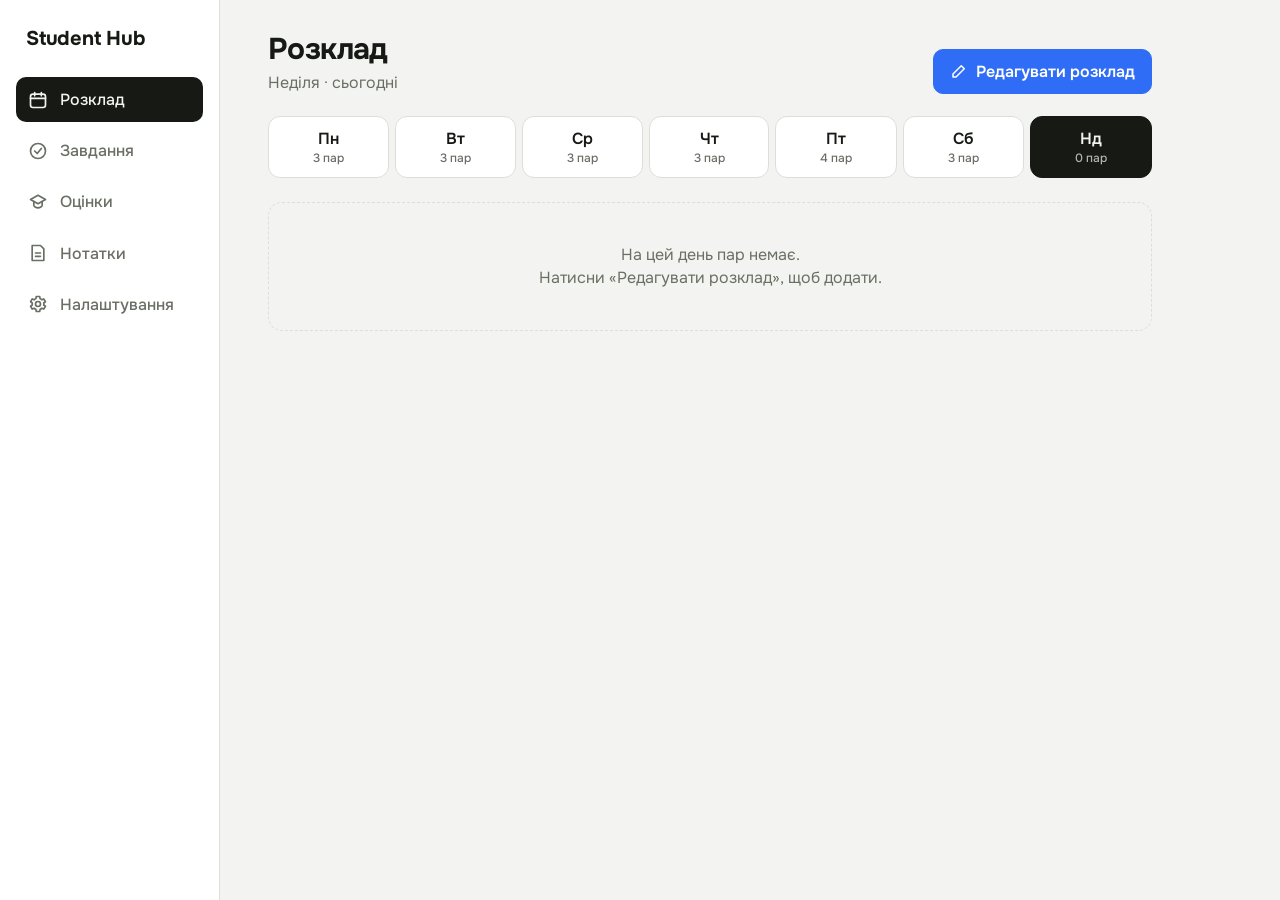
==== commit 34d028ed: "Rename index (2).html to index.html" ====
--- a/index.html
+++ b/index.html
@@ -154,6 +154,7 @@
     <div class="grid2">
       <label class="field"><span>Предмет</span><input type="text" id="fSubject" autocomplete="off"></label>
       <label class="field"><span>Аудиторія</span><input type="text" id="fRoom" autocomplete="off"></label>
+      <label class="field" style="grid-column:1/-1"><span>Викладач</span><input type="text" id="fTeacher" autocomplete="off"></label>
       <label class="field"><span>Початок</span><input type="time" id="fStart" value="08:30"></label>
       <label class="field"><span>Кінець</span><input type="time" id="fEnd" value="09:50"></label>
     </div>
@@ -192,7 +193,24 @@
   const KEY = 'studenthub.v2';
   const DAYS = ['Пн','Вт','Ср','Чт','Пт','Сб','Нд'];
   const DAYS_FULL = ['Понеділок','Вівторок','Середа','Четвер','Пʼятниця','Субота','Неділя'];
-  const defaults = {lessons:[],tasks:[],grades:[],notes:[],settings:{name:'',theme:'light',accent:'#2f6df6'}};
+  /* ---- Готовий розклад 11-ІТ ---- */
+  const WEEK = [['08:30','09:50'],['10:00','11:20'],['11:30','12:50'],['13:00','14:20']];
+  const SAT  = [['08:00','09:00'],['09:10','10:10'],['10:20','11:20']];
+  const COLORS = {'Фізична культура':'#e8743b','Українська мова':'#d9453d','Біологія, екологія':'#2e9d62','Зарубіжна література':'#a855c7','Історія: Україна і світ':'#8a6a3b','Іноземна мова':'#0ea5b7','Хімія':'#c79a00','Фізика, астрономія':'#2f6df6','Інформатика':'#4c5bd4','Українська література':'#e0577f','Географія':'#5a9a2f','Математика':'#1d4ed8','Захист України':'#5f6b7a'};
+  // [день 0=Пн, номер пари, предмет, викладач]
+  const PLAN = [
+    [1,1,'Фізична культура','Турчик'],[1,2,'Українська мова','Миронюк'],[1,3,'Біологія, екологія','Зіняч'],
+    [2,1,'Хімія','Зіняч'],[2,2,'Фізика, астрономія','Грицик'],[2,3,'Інформатика','Гребіненко'],
+    [3,1,'Зарубіжна література','Ткачук'],[3,2,'Історія: Україна і світ','Коняхін'],[3,3,'Іноземна мова','Музичук'],
+    [4,1,'Українська література','Миронюк'],[4,2,'Захист України','Шмігель'],[4,3,'Математика','Герасимчук'],[4,4,'Фізика, астрономія','Грицик'],
+    [0,1,'Хімія','Зіняч'],[0,2,'Фізика, астрономія','Грицик'],[0,3,'Математика','Герасимчук'],
+    [5,1,'Зарубіжна література','Ткачук'],[5,2,'Історія: Україна і світ','Коняхін'],[5,3,'Іноземна мова','Музичук']
+  ];
+  const SEED = PLAN.map(([d,n,subject,teacher],i)=>{
+    const [start,end] = (d===5?SAT:WEEK)[n-1];
+    return {id:'s'+i, subject, teacher, room:'53', start, end, color:COLORS[subject]||'#2f6df6', days:[d]};
+  });
+  const defaults = {seeded:true,seedVersion:3,lessons:SEED,tasks:[],grades:[],notes:[],settings:{name:'',theme:'light',accent:'#2f6df6'}};
 
   let state = load();
   let page = (function(){ try{ return location.hash.slice(1); }catch(e){ return ''; } })() || 'schedule';
@@ -210,7 +228,13 @@
   function load(){
     try{
       const s = JSON.parse(localStorage.getItem(KEY));
-      if(s) return {...defaults, ...s, settings:{...defaults.settings, ...(s.settings||{})}};
+      if(s){
+        const st = {...structuredClone(defaults), ...s, settings:{...defaults.settings, ...(s.settings||{})}};
+        const untouched = (s.lessons||[]).every(l => /^s\d+$/.test(l.id));
+        if((!s.seeded && !(s.lessons||[]).length) || (s.seedVersion!==3 && untouched)){ st.lessons = structuredClone(SEED); }
+        st.seeded = true; st.seedVersion = 3;
+        return st;
+      }
     }catch(e){}
     return structuredClone(defaults);
   }
@@ -259,7 +283,7 @@
           return `<div class="lesson ${live?'now':''}" style="--c:${esc(l.color)}">
             <div class="t">${esc(l.start)}<span>${esc(l.end)}</span></div>
             <div class="card"><div class="name">${esc(l.subject)}${live?'<span class="badge">іде зараз</span>':''}</div>
-            <div class="meta">${l.room?'Ауд. '+esc(l.room):'Аудиторію не вказано'}</div></div>
+            <div class="meta">${[l.teacher?esc(l.teacher):'', l.room?'ауд. '+esc(l.room):''].filter(Boolean).join(' · ')||'Без деталей'}</div></div>
           </div>`;}).join('') : `<div class="empty">На цей день пар немає.<br>Натисни «Редагувати розклад», щоб додати.</div>`}
       </div>`;
     view.querySelectorAll('.day').forEach(b => b.addEventListener('click', () => { selDay = +b.dataset.d; rSchedule(); }));
@@ -274,7 +298,7 @@
   function resetForm(){
     editingId = null;
     $('#formTitle').textContent = 'Нова пара';
-    $('#fSubject').value=''; $('#fRoom').value='';
+    $('#fSubject').value=''; $('#fRoom').value='53'; $('#fTeacher').value='';
     $('#fStart').value='08:30'; $('#fEnd').value='09:50';
     $('#fColor').value = state.settings.accent;
     buildDayChips([selDay]);
@@ -285,7 +309,7 @@
     $('#miniList').innerHTML = list.length ? list.map(l=>`
       <div class="item" style="--c:${esc(l.color)}">
         <span class="dot"></span>
-        <div class="body"><div class="title">${esc(l.subject)}</div><div class="note">${esc(l.start)}–${esc(l.end)}${l.room?' · ауд. '+esc(l.room):''}</div></div>
+        <div class="body"><div class="title">${esc(l.subject)}</div><div class="note">${esc(l.start)}–${esc(l.end)}${l.teacher?' · '+esc(l.teacher):''}${l.room?' · ауд. '+esc(l.room):''}</div></div>
         <button class="icon-btn" data-edit="${l.id}" aria-label="Змінити">${icoEdit}</button>
         <button class="icon-btn del" data-del="${l.id}" aria-label="Видалити">${icoDel}</button>
       </div>`).join('') : '<div class="note" style="color:var(--muted);padding:8px 0">Поки порожньо.</div>';
@@ -300,7 +324,7 @@
     const l = state.lessons.find(x=>x.id===id); if(!l) return;
     editingId = id;
     $('#formTitle').textContent = 'Змінити пару';
-    $('#fSubject').value=l.subject; $('#fRoom').value=l.room;
+    $('#fSubject').value=l.subject; $('#fRoom').value=l.room; $('#fTeacher').value=l.teacher||'';
     $('#fStart').value=l.start; $('#fEnd').value=l.end; $('#fColor').value=l.color;
     buildDayChips(l.days);
     $('#fSubject').focus();
@@ -316,7 +340,7 @@
     if(!subject){ toast('Вкажи назву предмета'); $('#fSubject').focus(); return; }
     if(!days.length){ toast('Обери хоча б один день'); return; }
     if(!start || !end || toMin(end) <= toMin(start)){ toast('Кінець має бути пізніше за початок'); return; }
-    const data = {subject, room:$('#fRoom').value.trim(), start, end, color:$('#fColor').value, days};
+    const data = {subject, room:$('#fRoom').value.trim(), teacher:$('#fTeacher').value.trim(), start, end, color:$('#fColor').value, days};
     if(editingId){ Object.assign(state.lessons.find(l=>l.id===editingId), data); }
     else state.lessons.push({id:uid(), ...data});
     save(); toast(editingId ? 'Пару змінено' : 'Пару додано');
@@ -430,7 +454,7 @@
         <div class="actions" style="flex-wrap:wrap">
           <button class="btn" id="exp">Експортувати дані</button>
           <label class="btn" style="cursor:pointer">Імпортувати<input type="file" id="imp" accept="application/json" hidden></label>
-          <button class="btn danger" id="reset">Стерти все</button>
+          <button class="btn danger" id="reset">Скинути до початкових</button>
         </div>
       </div>`;
     $('#sName').addEventListener('input', e => { state.settings.name = e.target.value; save(); applyTheme(); });
@@ -447,7 +471,7 @@
       r.onload = () => { try{ const d = JSON.parse(r.result); state = {...defaults, ...d, settings:{...defaults.settings,...(d.settings||{})}}; save(); applyTheme(); toast('Дані імпортовано'); render(); }catch(err){ toast('Файл не підходить'); } };
       r.readAsText(f);
     });
-    $('#reset').addEventListener('click', () => { if(confirm('Стерти всі дані? Це не можна скасувати.')){ state = structuredClone(defaults); save(); applyTheme(); render(); } });
+    $('#reset').addEventListener('click', () => { if(confirm('Скинути все до початкового розкладу? Твої зміни, завдання, оцінки й нотатки зникнуть.')){ state = structuredClone(defaults); save(); applyTheme(); render(); } });
   }
 
   applyTheme();
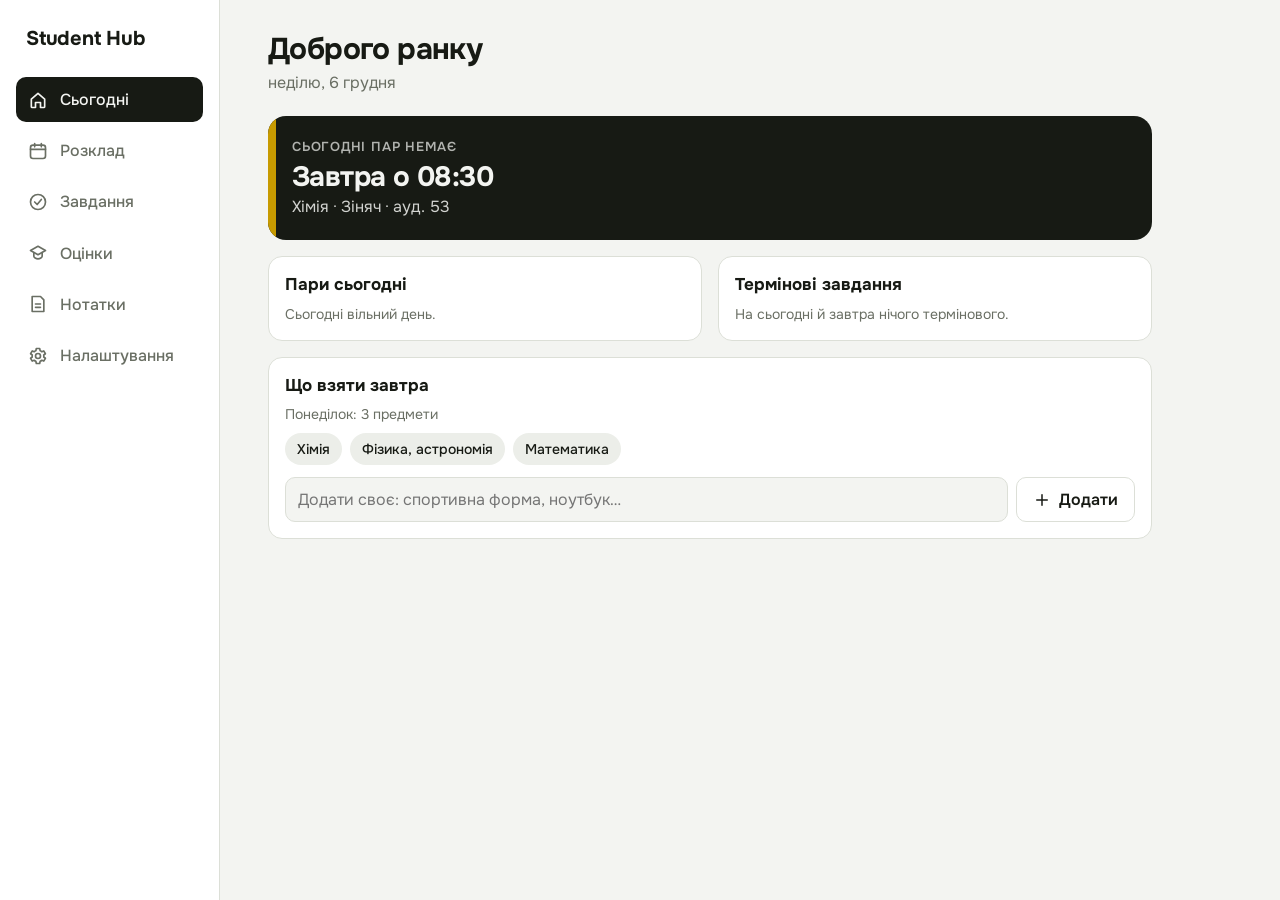
==== commit d3dbe88f: "Rename index (3).html to index.html" ====
--- a/index.html
+++ b/index.html
@@ -117,6 +117,27 @@
 .toast{position:fixed;left:50%;bottom:24px;transform:translateX(-50%);background:var(--ink);color:var(--bg);padding:10px 16px;border-radius:10px;font-weight:500;opacity:0;pointer-events:none;transition:opacity .2s;z-index:50}
 .toast.show{opacity:1}
 
+
+/* today */
+.hero{background:var(--ink);color:var(--bg);border-radius:18px;padding:22px 24px;margin-bottom:16px;position:relative;overflow:hidden}
+.hero::before{content:"";position:absolute;left:0;top:0;bottom:0;width:8px;background:var(--c,var(--accent))}
+.hero .kicker{font-size:13px;font-weight:600;opacity:.7;text-transform:uppercase;letter-spacing:.06em}
+.hero .big{font-size:28px;font-weight:700;letter-spacing:-.02em;margin:4px 0 2px;line-height:1.15}
+.hero .when{font-size:16px;opacity:.85}
+.cols{display:grid;grid-template-columns:1fr 1fr;gap:16px;align-items:start}
+.panel h2{margin:0 0 6px;font-size:17px}
+.panel .hint{margin:0 0 8px;color:var(--muted);font-size:14px}
+.tl{display:flex;gap:12px;align-items:center;padding:9px 0;border-top:1px solid var(--line)}
+.tl:first-of-type{border-top:0}
+.tl.past{opacity:.45}
+.tl .tm{width:104px;white-space:nowrap;font-variant-numeric:tabular-nums;font-size:14px;color:var(--muted);flex:none}
+.tl .nm{font-weight:500}
+.tl.now .nm::after{content:"зараз";margin-left:8px;font-size:12px;font-weight:600;background:var(--c);color:#fff;border-radius:99px;padding:2px 8px}
+.pack{display:flex;flex-wrap:wrap;gap:8px;margin:6px 0 12px}
+.pack span{display:inline-flex;align-items:center;gap:6px;padding:6px 12px;border-radius:99px;background:var(--surface-2);font-size:14px;font-weight:500}
+.pack span button{border:0;background:none;color:var(--muted);padding:0;font-size:16px;line-height:1}
+.pack span button:hover{color:var(--danger)}
+@media (max-width:760px){.cols{grid-template-columns:1fr}.hero .big{font-size:23px}}
 @media (max-width:760px){
   .app{grid-template-columns:1fr;padding-bottom:70px}
   .side{position:fixed;inset:auto 0 0 0;height:auto;flex-direction:row;padding:6px 6px calc(6px + env(safe-area-inset-bottom));border-right:0;border-top:1px solid var(--line);z-index:20;gap:2px}
@@ -134,6 +155,7 @@
 <div class="app">
   <nav class="side" aria-label="Розділи">
     <div class="brand">Student Hub</div>
+    <button class="nav-btn" data-page="today"><svg viewBox="0 0 24 24" fill="none" stroke="currentColor" stroke-width="2" stroke-linecap="round" stroke-linejoin="round"><path d="M4 11l8-7 8 7v9a1 1 0 0 1-1 1h-4v-6H9v6H5a1 1 0 0 1-1-1z"/></svg>Сьогодні</button>
     <button class="nav-btn" data-page="schedule"><svg viewBox="0 0 24 24" fill="none" stroke="currentColor" stroke-width="2" stroke-linecap="round" stroke-linejoin="round"><rect x="3" y="5" width="18" height="16" rx="3"/><path d="M8 3v4M16 3v4M3 10h18"/></svg>Розклад</button>
     <button class="nav-btn" data-page="tasks"><svg viewBox="0 0 24 24" fill="none" stroke="currentColor" stroke-width="2" stroke-linecap="round" stroke-linejoin="round"><circle cx="12" cy="12" r="9"/><path d="m8 12 3 3 5-6"/></svg>Завдання</button>
     <button class="nav-btn" data-page="grades"><svg viewBox="0 0 24 24" fill="none" stroke="currentColor" stroke-width="2" stroke-linecap="round" stroke-linejoin="round"><path d="M3 9l9-5 9 5-9 5-9-5z"/><path d="M7 11.5V16c0 1.5 2.5 3 5 3s5-1.500 5-3v-4.500"/></svg>Оцінки</button>
@@ -213,8 +235,8 @@
   const defaults = {seeded:true,seedVersion:3,lessons:SEED,tasks:[],grades:[],notes:[],settings:{name:'',theme:'light',accent:'#2f6df6'}};
 
   let state = load();
-  let page = (function(){ try{ return location.hash.slice(1); }catch(e){ return ''; } })() || 'schedule';
-  if(!['schedule','tasks','grades','notes','settings'].includes(page)) page = 'schedule';
+  let page = (function(){ try{ return location.hash.slice(1); }catch(e){ return ''; } })() || 'today';
+  if(!['today','schedule','tasks','grades','notes','settings'].includes(page)) page = 'today';
   const todayIdx = (new Date().getDay() + 6) % 7;
   let selDay = todayIdx;
   let editingId = null;
@@ -259,7 +281,76 @@
   function render(){
     document.querySelectorAll('.nav-btn').forEach(b => b.toggleAttribute('aria-current', b.dataset.page === page) || b.removeAttribute('aria-current'));
     document.querySelectorAll('.nav-btn').forEach(b => { if(b.dataset.page===page) b.setAttribute('aria-current','page'); });
-    ({schedule:rSchedule,tasks:rTasks,grades:rGrades,notes:rNotes,settings:rSettings}[page] || rSchedule)();
+    ({today:rToday,schedule:rSchedule,tasks:rTasks,grades:rGrades,notes:rNotes,settings:rSettings}[page] || rToday)();
+  }
+
+
+  /* ---------- today ---------- */
+  function fmtIn(min){
+    if(min<=0) return 'зараз';
+    const h = Math.floor(min/60), m = min%60;
+    return 'через ' + (h ? h+' год ' : '') + (m||!h ? m+' хв' : '');
+  }
+  function rToday(){
+    const now = new Date(), nowMin = now.getHours()*60+now.getMinutes();
+    const list = dayLessons(todayIdx);
+    const cur = list.find(l => nowMin>=toMin(l.start) && nowMin<toMin(l.end));
+    const nxt = list.find(l => toMin(l.start)>nowMin);
+    const hour = now.getHours();
+    const greet = hour<5 ? 'Доброї ночі' : hour<12 ? 'Доброго ранку' : hour<18 ? 'Доброго дня' : 'Доброго вечора';
+    const dateStr = now.toLocaleDateString('uk-UA',{weekday:'long',day:'numeric',month:'long'});
+
+    let hero;
+    const meta = l => [l.teacher, l.room?'ауд. '+l.room:''].filter(Boolean).map(esc).join(' · ');
+    if(cur){
+      hero = `<div class="hero" style="--c:${esc(cur.color)}"><div class="kicker">Зараз іде</div><div class="big">${esc(cur.subject)}</div>
+        <div class="when">до ${esc(cur.end)} · лишилось ${toMin(cur.end)-nowMin} хв${meta(cur)?' · '+meta(cur):''}</div></div>`;
+    } else if(nxt){
+      hero = `<div class="hero" style="--c:${esc(nxt.color)}"><div class="kicker">Наступна пара</div><div class="big">${esc(nxt.subject)}</div>
+        <div class="when">${esc(nxt.start)} · ${fmtIn(toMin(nxt.start)-nowMin)}${meta(nxt)?' · '+meta(nxt):''}</div></div>`;
+    } else {
+      let found = null;
+      for(let k=1;k<=7 && !found;k++){ const d=(todayIdx+k)%7, ls=dayLessons(d); if(ls.length) found={k,d,l:ls[0]}; }
+      hero = found
+        ? `<div class="hero" style="--c:${esc(found.l.color)}"><div class="kicker">${list.length?'Пари на сьогодні закінчились':'Сьогодні пар немає'}</div>
+            <div class="big">${found.k===1?'Завтра':DAYS_FULL[found.d]} о ${esc(found.l.start)}</div><div class="when">${esc(found.l.subject)}${meta(found.l)?' · '+meta(found.l):''}</div></div>`
+        : `<div class="hero"><div class="kicker">Розклад порожній</div><div class="big">Додай пари у вкладці «Розклад»</div></div>`;
+    }
+
+    const todayISO = (d => d.getFullYear()+'-'+String(d.getMonth()+1).padStart(2,'0')+'-'+String(d.getDate()).padStart(2,'0'))(now);
+    const tmr = new Date(now.getFullYear(), now.getMonth(), now.getDate()+1);
+    const tmrISO = tmr.getFullYear()+'-'+String(tmr.getMonth()+1).padStart(2,'0')+'-'+String(tmr.getDate()).padStart(2,'0');
+    const tasks = state.tasks.filter(t => !t.done && t.due && t.due<=tmrISO).sort((a,b)=>a.due.localeCompare(b.due));
+
+    const tomorrowIdx = (todayIdx+1)%7;
+    const subjects = [...new Set(dayLessons(tomorrowIdx).map(l=>l.subject))];
+    const extras = state.extras || [];
+
+    view.innerHTML = `
+      <div class="page-head"><div><h1>${greet}${state.settings.name?', '+esc(state.settings.name):''}</h1><p class="sub">${esc(dateStr)}</p></div></div>
+      ${hero}
+      <div class="cols">
+        <div class="panel"><h2>Пари сьогодні</h2>
+          ${list.length ? list.map(l=>{
+            const live = nowMin>=toMin(l.start) && nowMin<toMin(l.end), past = nowMin>=toMin(l.end);
+            return `<div class="tl ${live?'now':''} ${past?'past':''}" style="--c:${esc(l.color)}"><span class="dot"></span><span class="tm">${esc(l.start)}–${esc(l.end)}</span><span class="nm">${esc(l.subject)}</span></div>`;
+          }).join('') : '<p class="hint" style="margin:0">Сьогодні вільний день.</p>'}
+        </div>
+        <div class="panel"><h2>Термінові завдання</h2>
+          ${tasks.length ? tasks.map(t=>`<div class="item ${t.due<todayISO?'late':''}"><input type="checkbox" class="chk" data-id="${t.id}" aria-label="Виконано"><div class="body"><div class="title">${esc(t.text)}</div><div class="note">${t.due<todayISO?'Прострочено':t.due===todayISO?'Сьогодні':'Завтра'}</div></div></div>`).join('') : '<p class="hint" style="margin:0">На сьогодні й завтра нічого термінового.</p>'}
+        </div>
+        <div class="panel" style="grid-column:1/-1"><h2>Що взяти завтра</h2>
+          <p class="hint">${subjects.length ? DAYS_FULL[tomorrowIdx]+': '+subjects.length+' '+(subjects.length>4?'предметів':'предмети') : 'Завтра ('+DAYS_FULL[tomorrowIdx].toLowerCase()+') пар немає.'}</p>
+          <div class="pack">${subjects.map(x=>`<span>${esc(x)}</span>`).join('')}${extras.map((x,i)=>`<span>${esc(x)}<button data-x="${i}" aria-label="Прибрати">×</button></span>`).join('')}</div>
+          <form class="row-form" id="extraForm" style="margin:0"><input type="text" class="grow" id="extraText" placeholder="Додати своє: спортивна форма, ноутбук…" aria-label="Додати річ"><button class="btn" type="submit">${icoPlus}Додати</button></form>
+        </div>
+      </div>`;
+    view.querySelectorAll('.chk').forEach(c=>c.addEventListener('change',()=>{ state.tasks.find(t=>t.id===c.dataset.id).done = c.checked; save(); rToday(); }));
+    view.querySelectorAll('[data-x]').forEach(b=>b.addEventListener('click',()=>{ state.extras.splice(+b.dataset.x,1); save(); rToday(); }));
+    $('#extraForm').addEventListener('submit', e => {
+      e.preventDefault(); const v = $('#extraText').value.trim(); if(!v) return;
+      (state.extras ||= []).push(v); save(); rToday();
+    });
   }
 
   /* ---------- schedule ---------- */
@@ -476,7 +567,7 @@
 
   applyTheme();
   render();
-  setInterval(() => { if(page==='schedule' && !ld.open) rSchedule(); }, 60000);
+  setInterval(() => { if(ld.open || nd.open) return; const a=document.activeElement; if(a && /INPUT|TEXTAREA|SELECT/.test(a.tagName)) return; if(page==='schedule') rSchedule(); else if(page==='today') rToday(); }, 60000);
 })();
 </script>
 </body>
